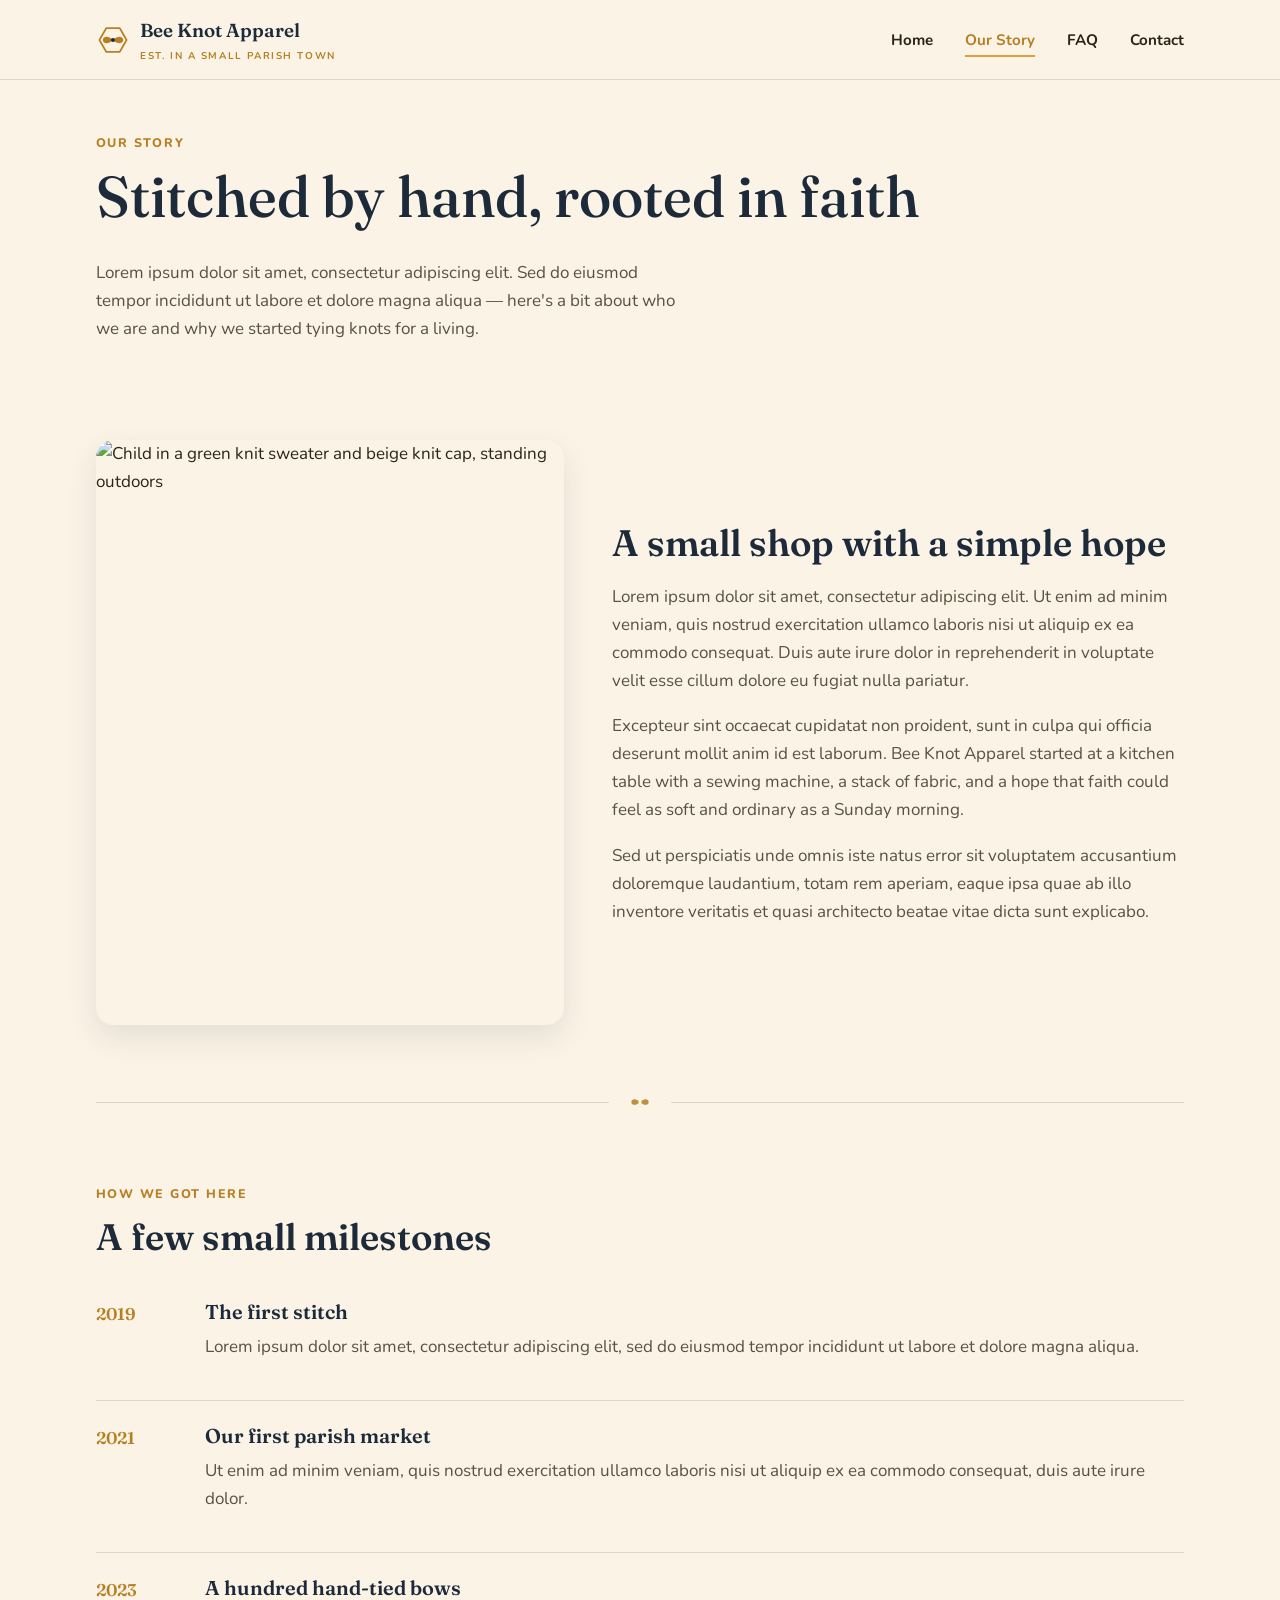
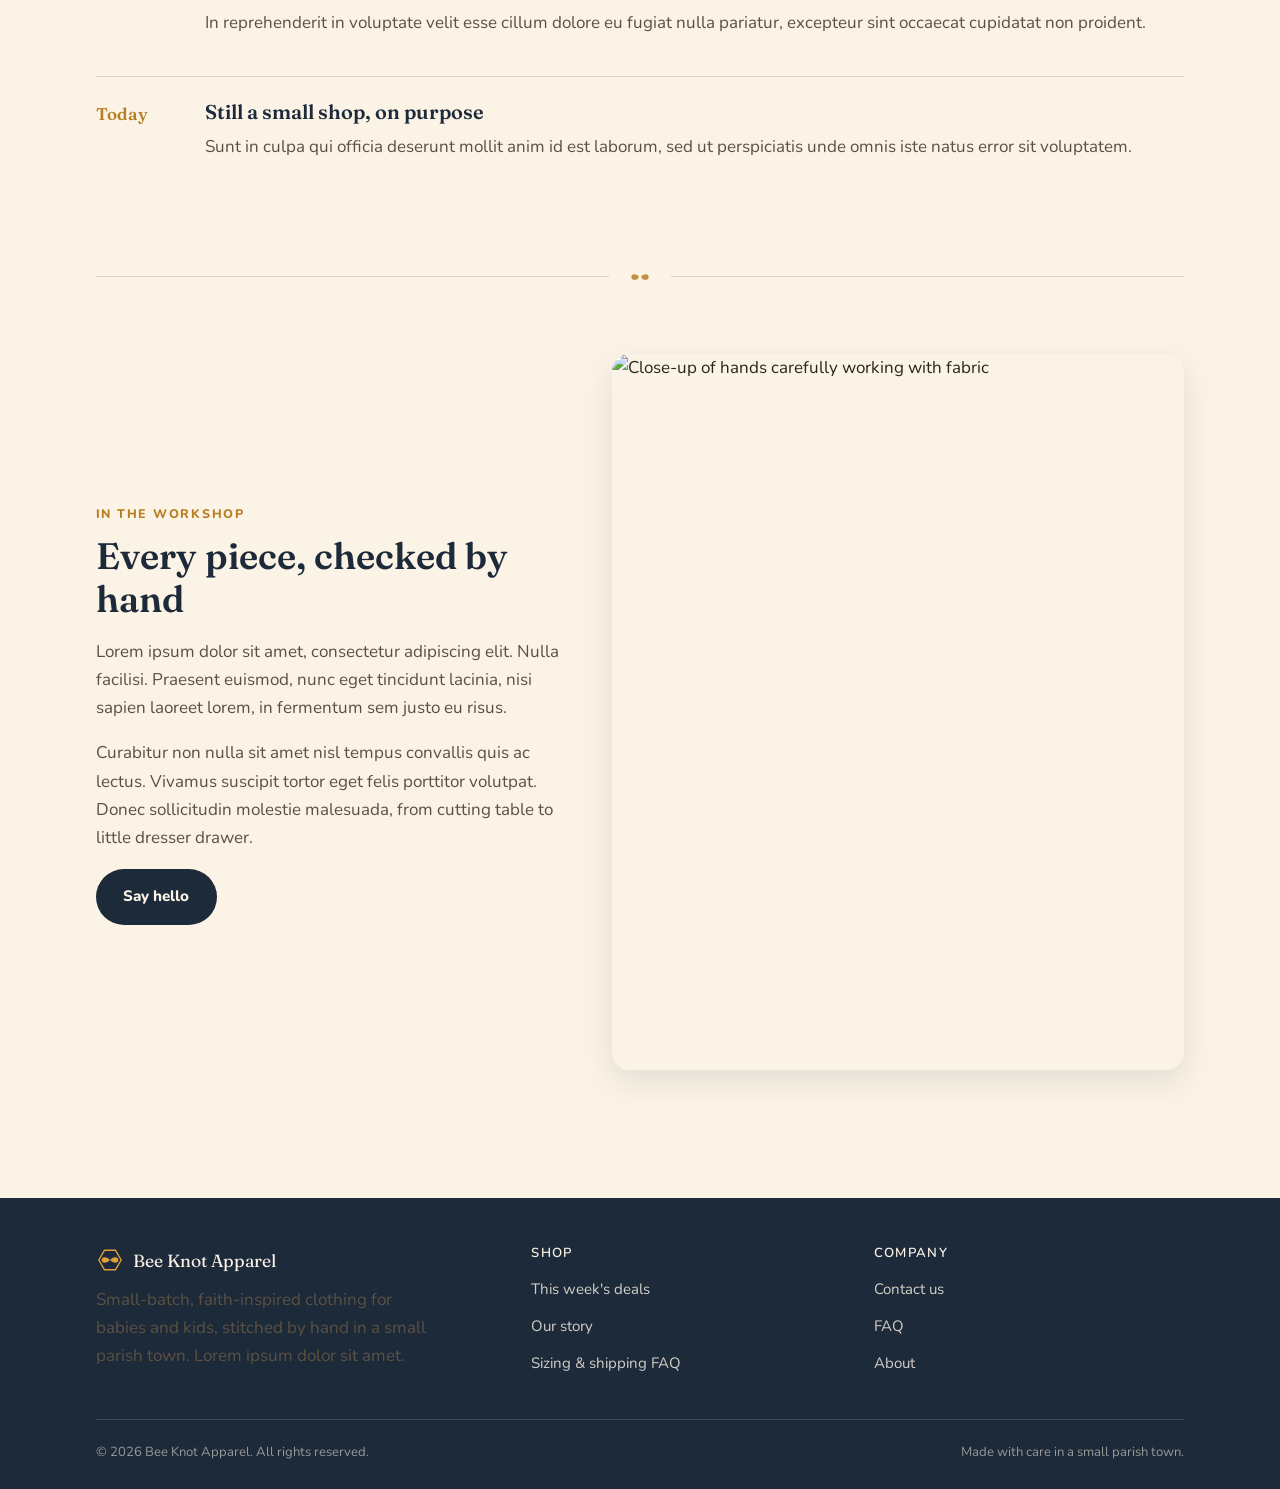
==== about.html @ 1fef771f "Add files via upload" ====
<!doctype html>
<html lang="en">
<head>
<meta charset="UTF-8">
<meta name="viewport" content="width=device-width, initial-scale=1.0">
<title>Our Story — Bee Knot Apparel</title>
<meta name="description" content="The story behind Bee Knot Apparel, a small local shop stitching faith-inspired clothing for babies and kids.">
<link rel="preconnect" href="https://fonts.googleapis.com">
<link rel="preconnect" href="https://fonts.gstatic.com" crossorigin>
<link href="https://fonts.googleapis.com/css2?family=Fraunces:opsz,wght@9..144,500;9..144,600&family=Nunito:wght@400;700;800&display=swap" rel="stylesheet">
<link rel="stylesheet" href="assets/style.css">
</head>
<body>

<header class="site-header">
  <nav class="nav">
    <a href="index.html" class="brand">
      <svg viewBox="0 0 40 40" fill="none" xmlns="http://www.w3.org/2000/svg" aria-hidden="true">
        <path d="M36 20 L28 6.14 L12 6.14 L4 20 L12 33.86 L28 33.86 Z" stroke="currentColor" stroke-width="2" stroke-linejoin="round"/>
        <path d="M20 20 C14 14 8 16 8 20 C8 24 14 26 20 20 Z" fill="currentColor"/>
        <path d="M20 20 C26 14 32 16 32 20 C32 24 26 26 20 20 Z" fill="currentColor"/>
        <circle cx="20" cy="20" r="2.4" fill="var(--marian-deep)"/>
      </svg>
      <span>Bee Knot Apparel<span class="sub">Est. in a small parish town</span></span>
    </a>
    <button class="nav-toggle" aria-label="Toggle menu" aria-expanded="false">
      <svg viewBox="0 0 24 24" fill="none" xmlns="http://www.w3.org/2000/svg"><path d="M3 6h18M3 12h18M3 18h18" stroke="currentColor" stroke-width="2" stroke-linecap="round"/></svg>
    </button>
    <ul class="nav-links">
      <li><a href="index.html">Home</a></li>
      <li><a href="about.html" aria-current="page">Our Story</a></li>
      <li><a href="faq.html">FAQ</a></li>
      <li><a href="contact.html">Contact</a></li>
    </ul>
  </nav>
</header>

<main>

  <section class="page-hero">
    <div class="wrap">
      <p class="eyebrow">Our story</p>
      <h1>Stitched by hand, rooted in faith</h1>
      <p class="lede">Lorem ipsum dolor sit amet, consectetur adipiscing elit. Sed do eiusmod tempor incididunt ut labore et dolore magna aliqua — here's a bit about who we are and why we started tying knots for a living.</p>
    </div>
  </section>

  <section>
    <div class="wrap about-hero">
      <img src="https://images.pexels.com/photos/14690667/pexels-photo-14690667.jpeg?auto=compress&cs=tinysrgb&w=900" alt="Child in a green knit sweater and beige knit cap, standing outdoors" loading="lazy">
      <div>
        <h2>A small shop with a simple hope</h2>
        <p>Lorem ipsum dolor sit amet, consectetur adipiscing elit. Ut enim ad minim veniam, quis nostrud exercitation ullamco laboris nisi ut aliquip ex ea commodo consequat. Duis aute irure dolor in reprehenderit in voluptate velit esse cillum dolore eu fugiat nulla pariatur.</p>
        <p>Excepteur sint occaecat cupidatat non proident, sunt in culpa qui officia deserunt mollit anim id est laborum. Bee Knot Apparel started at a kitchen table with a sewing machine, a stack of fabric, and a hope that faith could feel as soft and ordinary as a Sunday morning.</p>
        <p>Sed ut perspiciatis unde omnis iste natus error sit voluptatem accusantium doloremque laudantium, totam rem aperiam, eaque ipsa quae ab illo inventore veritatis et quasi architecto beatae vitae dicta sunt explicabo.</p>
      </div>
    </div>
  </section>

  <div class="knot-divider" aria-hidden="true">
    <svg viewBox="0 0 24 24" fill="none" xmlns="http://www.w3.org/2000/svg">
      <path d="M12 12 C8 8 4 9 4 12 C4 15 8 16 12 12 Z" fill="currentColor"/>
      <path d="M12 12 C16 8 20 9 20 12 C20 15 16 16 12 12 Z" fill="currentColor"/>
      <circle cx="12" cy="12" r="1.6" fill="var(--cream)"/>
    </svg>
  </div>

  <section>
    <div class="wrap">
      <div class="section-head">
        <p class="eyebrow">How we got here</p>
        <h2>A few small milestones</h2>
      </div>
      <div class="timeline">
        <div class="timeline-item">
          <div class="yr">2019</div>
          <div>
            <h3>The first stitch</h3>
            <p>Lorem ipsum dolor sit amet, consectetur adipiscing elit, sed do eiusmod tempor incididunt ut labore et dolore magna aliqua.</p>
          </div>
        </div>
        <div class="timeline-item">
          <div class="yr">2021</div>
          <div>
            <h3>Our first parish market</h3>
            <p>Ut enim ad minim veniam, quis nostrud exercitation ullamco laboris nisi ut aliquip ex ea commodo consequat, duis aute irure dolor.</p>
          </div>
        </div>
        <div class="timeline-item">
          <div class="yr">2023</div>
          <div>
            <h3>A hundred hand-tied bows</h3>
            <p>In reprehenderit in voluptate velit esse cillum dolore eu fugiat nulla pariatur, excepteur sint occaecat cupidatat non proident.</p>
          </div>
        </div>
        <div class="timeline-item">
          <div class="yr">Today</div>
          <div>
            <h3>Still a small shop, on purpose</h3>
            <p>Sunt in culpa qui officia deserunt mollit anim id est laborum, sed ut perspiciatis unde omnis iste natus error sit voluptatem.</p>
          </div>
        </div>
      </div>
    </div>
  </section>

  <div class="knot-divider" aria-hidden="true">
    <svg viewBox="0 0 24 24" fill="none" xmlns="http://www.w3.org/2000/svg">
      <path d="M12 12 C8 8 4 9 4 12 C4 15 8 16 12 12 Z" fill="currentColor"/>
      <path d="M12 12 C16 8 20 9 20 12 C20 15 16 16 12 12 Z" fill="currentColor"/>
      <circle cx="12" cy="12" r="1.6" fill="var(--cream)"/>
    </svg>
  </div>

  <section>
    <div class="wrap about-hero">
      <div>
        <p class="eyebrow">In the workshop</p>
        <h2>Every piece, checked by hand</h2>
        <p>Lorem ipsum dolor sit amet, consectetur adipiscing elit. Nulla facilisi. Praesent euismod, nunc eget tincidunt lacinia, nisi sapien laoreet lorem, in fermentum sem justo eu risus.</p>
        <p>Curabitur non nulla sit amet nisl tempus convallis quis ac lectus. Vivamus suscipit tortor eget felis porttitor volutpat. Donec sollicitudin molestie malesuada, from cutting table to little dresser drawer.</p>
        <a href="contact.html" class="btn btn-primary">Say hello</a>
      </div>
      <img src="https://images.pexels.com/photos/10474485/pexels-photo-10474485.jpeg?auto=compress&cs=tinysrgb&w=900" alt="Close-up of hands carefully working with fabric" loading="lazy">
    </div>
  </section>

</main>

<footer class="site-footer">
  <div class="wrap">
    <div class="footer-grid">
      <div>
        <div class="footer-brand">
          <svg viewBox="0 0 40 40" fill="none" xmlns="http://www.w3.org/2000/svg" aria-hidden="true">
            <path d="M36 20 L28 6.14 L12 6.14 L4 20 L12 33.86 L28 33.86 Z" stroke="currentColor" stroke-width="2" stroke-linejoin="round"/>
            <path d="M20 20 C14 14 8 16 8 20 C8 24 14 26 20 20 Z" fill="currentColor"/>
            <path d="M20 20 C26 14 32 16 32 20 C32 24 26 26 20 20 Z" fill="currentColor"/>
          </svg>
          Bee Knot Apparel
        </div>
        <p style="max-width: 34ch;">Small-batch, faith-inspired clothing for babies and kids, stitched by hand in a small parish town. Lorem ipsum dolor sit amet.</p>
      </div>
      <div class="footer-col">
        <h4>Shop</h4>
        <ul>
          <li><a href="index.html#deals">This week's deals</a></li>
          <li><a href="about.html">Our story</a></li>
          <li><a href="faq.html">Sizing &amp; shipping FAQ</a></li>
        </ul>
      </div>
      <div class="footer-col">
        <h4>Company</h4>
        <ul>
          <li><a href="contact.html">Contact us</a></li>
          <li><a href="faq.html">FAQ</a></li>
          <li><a href="about.html">About</a></li>
        </ul>
      </div>
    </div>
    <div class="footer-bottom">
      <span>© 2026 Bee Knot Apparel. All rights reserved.</span>
      <span>Made with care in a small parish town.</span>
    </div>
  </div>
</footer>

<script src="assets/main.js"></script>
</body>
</html>
---- assets/style.css ----
/* =========================================================
   Bee Knot Apparel — design tokens
   ========================================================= */
:root {
  --cream:        #FBF3E6;
  --cream-deep:   #F3E7D3;
  --honey:        #DFA13B;
  --honey-deep:   #B87F22;
  --marian:       #2E4057;
  --marian-deep:  #1D2A3A;
  --blush:        #E9C6B9;
  --ink:          #2B2418;
  --ink-soft:     #5B5142;
  --line:         rgba(43, 36, 24, 0.14);
  --shadow:       0 12px 30px rgba(29, 42, 58, 0.10);

  --display: "Fraunces", "Iowan Old Style", Georgia, serif;
  --body:    "Nunito", "Segoe UI", sans-serif;

  --radius: 18px;
  --radius-sm: 10px;
  --max-w: 1140px;
}

* { box-sizing: border-box; }
html { scroll-behavior: smooth; }

body {
  margin: 0;
  background: var(--cream);
  color: var(--ink);
  font-family: var(--body);
  font-size: 17px;
  line-height: 1.65;
  -webkit-font-smoothing: antialiased;
}

img { max-width: 100%; display: block; }

a { color: inherit; }

h1, h2, h3, h4 {
  font-family: var(--display);
  font-weight: 600;
  color: var(--marian-deep);
  line-height: 1.15;
  margin: 0 0 0.5em;
}

h1 { font-size: clamp(2.4rem, 5vw, 3.6rem); font-weight: 500; }
h2 { font-size: clamp(1.7rem, 3vw, 2.3rem); }
h3 { font-size: 1.25rem; }

p { margin: 0 0 1em; color: var(--ink-soft); }

.eyebrow {
  display: inline-flex;
  align-items: center;
  gap: 0.5em;
  font-family: var(--body);
  font-weight: 800;
  font-size: 0.78rem;
  letter-spacing: 0.14em;
  text-transform: uppercase;
  color: var(--honey-deep);
  margin-bottom: 0.9em;
}

.wrap {
  max-width: var(--max-w);
  margin: 0 auto;
  padding: 0 1.6rem;
}

/* Reduced motion */
@media (prefers-reduced-motion: reduce) {
  html { scroll-behavior: auto; }
  * { animation-duration: 0.001ms !important; transition-duration: 0.001ms !important; }
}

/* =========================================================
   Knot divider — the signature element.
   A small interlocking loop, standing in for a hairline rule.
   Used between sections instead of a plain <hr>.
   ========================================================= */
.knot-divider {
  display: flex;
  align-items: center;
  gap: 1.1rem;
  margin: 0 auto;
  max-width: var(--max-w);
  padding: 0 1.6rem;
}
.knot-divider::before,
.knot-divider::after {
  content: "";
  flex: 1;
  height: 1px;
  background: var(--line);
}
.knot-divider svg { flex: none; width: 26px; height: 26px; color: var(--honey-deep); opacity: 0.85; }

/* =========================================================
   Header / nav
   ========================================================= */
.site-header {
  position: sticky;
  top: 0;
  z-index: 40;
  background: rgba(251, 243, 230, 0.92);
  backdrop-filter: saturate(160%) blur(6px);
  border-bottom: 1px solid var(--line);
}
.nav {
  display: flex;
  align-items: center;
  justify-content: space-between;
  padding: 0.95rem 1.6rem;
  max-width: var(--max-w);
  margin: 0 auto;
}
.brand {
  display: flex;
  align-items: center;
  gap: 0.65rem;
  text-decoration: none;
  font-family: var(--display);
  font-weight: 600;
  font-size: 1.18rem;
  color: var(--marian-deep);
}
.brand svg { width: 34px; height: 34px; color: var(--honey-deep); }
.brand .sub {
  display: block;
  font-family: var(--body);
  font-weight: 700;
  font-size: 0.62rem;
  letter-spacing: 0.16em;
  text-transform: uppercase;
  color: var(--honey-deep);
  margin-top: 0.1rem;
}

.nav-links {
  display: flex;
  align-items: center;
  gap: 2rem;
  list-style: none;
  margin: 0;
  padding: 0;
}
.nav-links a {
  text-decoration: none;
  font-weight: 700;
  font-size: 0.95rem;
  color: var(--ink);
  position: relative;
  padding: 0.3rem 0;
}
.nav-links a::after {
  content: "";
  position: absolute;
  left: 0; right: 100%;
  bottom: -2px;
  height: 2px;
  background: var(--honey);
  transition: right 0.2s ease;
}
.nav-links a:hover::after,
.nav-links a[aria-current="page"]::after { right: 0; }
.nav-links a[aria-current="page"] { color: var(--honey-deep); }

.nav-toggle {
  display: none;
  background: none;
  border: 1px solid var(--line);
  border-radius: 8px;
  width: 42px;
  height: 38px;
  align-items: center;
  justify-content: center;
  cursor: pointer;
}
.nav-toggle svg { width: 20px; height: 20px; color: var(--marian-deep); }

@media (max-width: 760px) {
  .nav-toggle { display: inline-flex; }
  .nav-links {
    position: absolute;
    top: 100%; left: 0; right: 0;
    flex-direction: column;
    align-items: flex-start;
    gap: 0;
    background: var(--cream);
    border-bottom: 1px solid var(--line);
    box-shadow: var(--shadow);
    max-height: 0;
    overflow: hidden;
    transition: max-height 0.25s ease;
  }
  .nav-links.open { max-height: 320px; }
  .nav-links li { width: 100%; }
  .nav-links a { display: block; padding: 0.9rem 1.6rem; width: 100%; }
  .nav-links a::after { display: none; }
}

/* =========================================================
   Buttons
   ========================================================= */
.btn {
  display: inline-flex;
  align-items: center;
  gap: 0.5em;
  padding: 0.85rem 1.6rem;
  border-radius: 999px;
  font-weight: 800;
  font-size: 0.95rem;
  text-decoration: none;
  border: 2px solid transparent;
  cursor: pointer;
  transition: transform 0.15s ease, background 0.15s ease, color 0.15s ease, border-color .15s ease;
}
.btn:hover { transform: translateY(-1px); }
.btn-primary { background: var(--marian-deep); color: var(--cream); }
.btn-primary:hover { background: var(--marian); }
.btn-ghost { background: transparent; border-color: var(--marian-deep); color: var(--marian-deep); }
.btn-ghost:hover { background: var(--marian-deep); color: var(--cream); }

/* =========================================================
   Hero
   ========================================================= */
.hero {
  position: relative;
  overflow: hidden;
  padding: 4.6rem 0 3.8rem;
}
.hero-grid {
  display: grid;
  grid-template-columns: 1.1fr 0.9fr;
  gap: 3rem;
  align-items: center;
}
.hero-comb {
  position: absolute;
  inset: 0;
  z-index: 0;
  opacity: 0.5;
  pointer-events: none;
}
.hero .wrap { position: relative; z-index: 1; }
.hero p.lede { font-size: 1.12rem; max-width: 46ch; }
.hero-actions { display: flex; gap: 1rem; flex-wrap: wrap; margin-top: 1.6rem; }

.hero-art {
  position: relative;
  border-radius: var(--radius);
  overflow: hidden;
  box-shadow: var(--shadow);
  aspect-ratio: 4/5;
}
.hero-art img { width: 100%; height: 100%; object-fit: cover; }
.hero-art .tag {
  position: absolute;
  left: 1rem; bottom: 1rem;
  background: var(--cream);
  border-radius: 999px;
  padding: 0.5rem 1rem;
  font-weight: 800;
  font-size: 0.82rem;
  display: flex;
  align-items: center;
  gap: 0.5rem;
  box-shadow: var(--shadow);
}
.hero-art .tag svg { width: 16px; height: 16px; color: var(--honey-deep); }

@media (max-width: 860px) {
  .hero-grid { grid-template-columns: 1fr; }
  .hero-art { order: -1; max-width: 380px; }
}

/* =========================================================
   Sections
   ========================================================= */
section { padding: 4rem 0; }
.section-head { max-width: 62ch; margin-bottom: 2.6rem; }
.section-head.center { margin-left: auto; margin-right: auto; text-align: center; }

/* Deals grid */
.deal-grid {
  display: grid;
  grid-template-columns: repeat(3, 1fr);
  gap: 1.6rem;
}
@media (max-width: 900px) { .deal-grid { grid-template-columns: repeat(2, 1fr); } }
@media (max-width: 600px) { .deal-grid { grid-template-columns: 1fr; } }

.deal-card {
  background: #fff;
  border-radius: var(--radius);
  overflow: hidden;
  box-shadow: var(--shadow);
  display: flex;
  flex-direction: column;
  border: 1px solid var(--line);
}
.deal-media {
  aspect-ratio: 4/3;
  background: linear-gradient(135deg, var(--cream-deep), var(--blush));
  position: relative;
  display: flex;
  align-items: center;
  justify-content: center;
}
.deal-media svg { width: 64px; height: 64px; color: rgba(46,64,87,0.35); }
.deal-badge {
  position: absolute;
  top: 0.85rem; left: 0.85rem;
  background: var(--honey-deep);
  color: var(--cream);
  font-weight: 800;
  font-size: 0.72rem;
  letter-spacing: 0.04em;
  padding: 0.35rem 0.7rem;
  border-radius: 999px;
}
.deal-body { padding: 1.3rem 1.4rem 1.5rem; display: flex; flex-direction: column; gap: 0.5rem; flex: 1; }
.deal-price { display: flex; align-items: baseline; gap: 0.6rem; margin-top: auto; padding-top: 0.6rem; }
.deal-price .now { font-family: var(--display); font-size: 1.3rem; color: var(--marian-deep); font-weight: 600; }
.deal-price .was { text-decoration: line-through; color: var(--ink-soft); opacity: 0.7; font-size: 0.9rem; }

/* Values / trio */
.trio {
  display: grid;
  grid-template-columns: repeat(3, 1fr);
  gap: 1.8rem;
}
@media (max-width: 760px) { .trio { grid-template-columns: 1fr; } }
.trio-item svg { width: 30px; height: 30px; color: var(--honey-deep); margin-bottom: 0.8rem; }

/* Banner / CTA strip */
.cta-strip {
  background: var(--marian-deep);
  color: var(--cream);
  border-radius: var(--radius);
  padding: 2.6rem;
  display: flex;
  align-items: center;
  justify-content: space-between;
  gap: 1.6rem;
  flex-wrap: wrap;
}
.cta-strip h3 { color: var(--cream); margin-bottom: 0.3rem; }
.cta-strip p { color: rgba(251,243,230,0.75); margin: 0; }
.cta-strip .btn-primary { background: var(--honey); color: var(--marian-deep); }
.cta-strip .btn-primary:hover { background: var(--honey-deep); color: var(--cream); }

/* About page */
.about-hero {
  display: grid;
  grid-template-columns: 0.9fr 1.1fr;
  gap: 3rem;
  align-items: center;
}
@media (max-width: 860px) { .about-hero { grid-template-columns: 1fr; } }
.about-hero img { border-radius: var(--radius); box-shadow: var(--shadow); aspect-ratio: 4/5; object-fit: cover; }

.timeline { display: grid; gap: 1.4rem; }
.timeline-item {
  display: grid;
  grid-template-columns: 90px 1fr;
  gap: 1.2rem;
  padding-bottom: 1.4rem;
  border-bottom: 1px solid var(--line);
}
.timeline-item:last-child { border-bottom: none; }
.timeline-item .yr { font-family: var(--display); font-weight: 600; color: var(--honey-deep); }

/* Contact page */
.contact-grid {
  display: grid;
  grid-template-columns: 1fr 1.1fr;
  gap: 2.6rem;
  align-items: start;
}
@media (max-width: 860px) { .contact-grid { grid-template-columns: 1fr; } }

.info-card {
  background: #fff;
  border: 1px solid var(--line);
  border-radius: var(--radius);
  padding: 1.6rem;
  margin-bottom: 1.1rem;
  display: flex;
  gap: 1rem;
}
.info-card svg { width: 22px; height: 22px; color: var(--honey-deep); flex: none; margin-top: 0.15rem; }
.info-card h3 { margin-bottom: 0.2rem; font-size: 1.05rem; }
.info-card p { margin: 0; }

form.contact-form {
  background: #fff;
  border: 1px solid var(--line);
  border-radius: var(--radius);
  padding: 2rem;
  box-shadow: var(--shadow);
  display: grid;
  gap: 1.1rem;
}
.field { display: grid; gap: 0.4rem; }
.field label { font-weight: 800; font-size: 0.85rem; color: var(--marian-deep); }
.field input, .field select, .field textarea {
  font-family: var(--body);
  font-size: 1rem;
  padding: 0.75rem 0.9rem;
  border: 1.5px solid var(--line);
  border-radius: var(--radius-sm);
  background: var(--cream);
  color: var(--ink);
}
.field input:focus, .field select:focus, .field textarea:focus {
  outline: none;
  border-color: var(--honey-deep);
  box-shadow: 0 0 0 3px rgba(223,161,59,0.25);
}
.field-row { display: grid; grid-template-columns: 1fr 1fr; gap: 1.1rem; }
@media (max-width: 520px) { .field-row { grid-template-columns: 1fr; } }
.form-note { font-size: 0.85rem; color: var(--ink-soft); margin: 0; }
.form-success {
  display: none;
  background: var(--cream-deep);
  border: 1.5px solid var(--honey);
  border-radius: var(--radius-sm);
  padding: 1rem 1.2rem;
  font-weight: 700;
  color: var(--marian-deep);
}
.form-success.show { display: block; }

/* FAQ */
.faq-list { display: grid; gap: 0.9rem; max-width: 780px; }
.faq-item {
  background: #fff;
  border: 1px solid var(--line);
  border-radius: var(--radius-sm);
  overflow: hidden;
}
.faq-q {
  width: 100%;
  text-align: left;
  background: none;
  border: none;
  cursor: pointer;
  padding: 1.1rem 1.3rem;
  display: flex;
  align-items: center;
  justify-content: space-between;
  gap: 1rem;
  font-family: var(--display);
  font-weight: 600;
  font-size: 1.02rem;
  color: var(--marian-deep);
}
.faq-q svg { width: 18px; height: 18px; flex: none; color: var(--honey-deep); transition: transform 0.2s ease; }
.faq-item[data-open="true"] .faq-q svg { transform: rotate(45deg); }
.faq-a {
  max-height: 0;
  overflow: hidden;
  transition: max-height 0.25s ease;
  padding: 0 1.3rem;
}
.faq-item[data-open="true"] .faq-a { max-height: 400px; padding: 0 1.3rem 1.3rem; }
.faq-a p { margin: 0; }

.faq-groups { display: grid; gap: 2.4rem; }

/* =========================================================
   Footer
   ========================================================= */
.site-footer {
  background: var(--marian-deep);
  color: rgba(251,243,230,0.82);
  padding: 3rem 0 1.6rem;
  margin-top: 4rem;
}
.footer-grid {
  display: grid;
  grid-template-columns: 1.3fr 1fr 1fr;
  gap: 2rem;
  padding-bottom: 2rem;
}
@media (max-width: 700px) { .footer-grid { grid-template-columns: 1fr; } }
.footer-brand { display: flex; align-items: center; gap: 0.6rem; font-family: var(--display); color: var(--cream); font-size: 1.1rem; margin-bottom: 0.7rem; }
.footer-brand svg { width: 28px; height: 28px; color: var(--honey); }
.footer-col h4 { color: var(--cream); font-family: var(--body); font-size: 0.82rem; letter-spacing: 0.1em; text-transform: uppercase; margin-bottom: 0.9rem; }
.footer-col ul { list-style: none; margin: 0; padding: 0; display: grid; gap: 0.55rem; }
.footer-col a { text-decoration: none; font-size: 0.94rem; }
.footer-col a:hover { color: var(--honey); }
.footer-bottom {
  border-top: 1px solid rgba(251,243,230,0.15);
  padding-top: 1.4rem;
  display: flex;
  justify-content: space-between;
  flex-wrap: wrap;
  gap: 0.6rem;
  font-size: 0.82rem;
  color: rgba(251,243,230,0.55);
}

/* Page hero (interior pages) */
.page-hero { padding: 3rem 0 1rem; }
.page-hero .eyebrow { margin-bottom: 0.6rem; }
.page-hero p.lede { max-width: 60ch; }
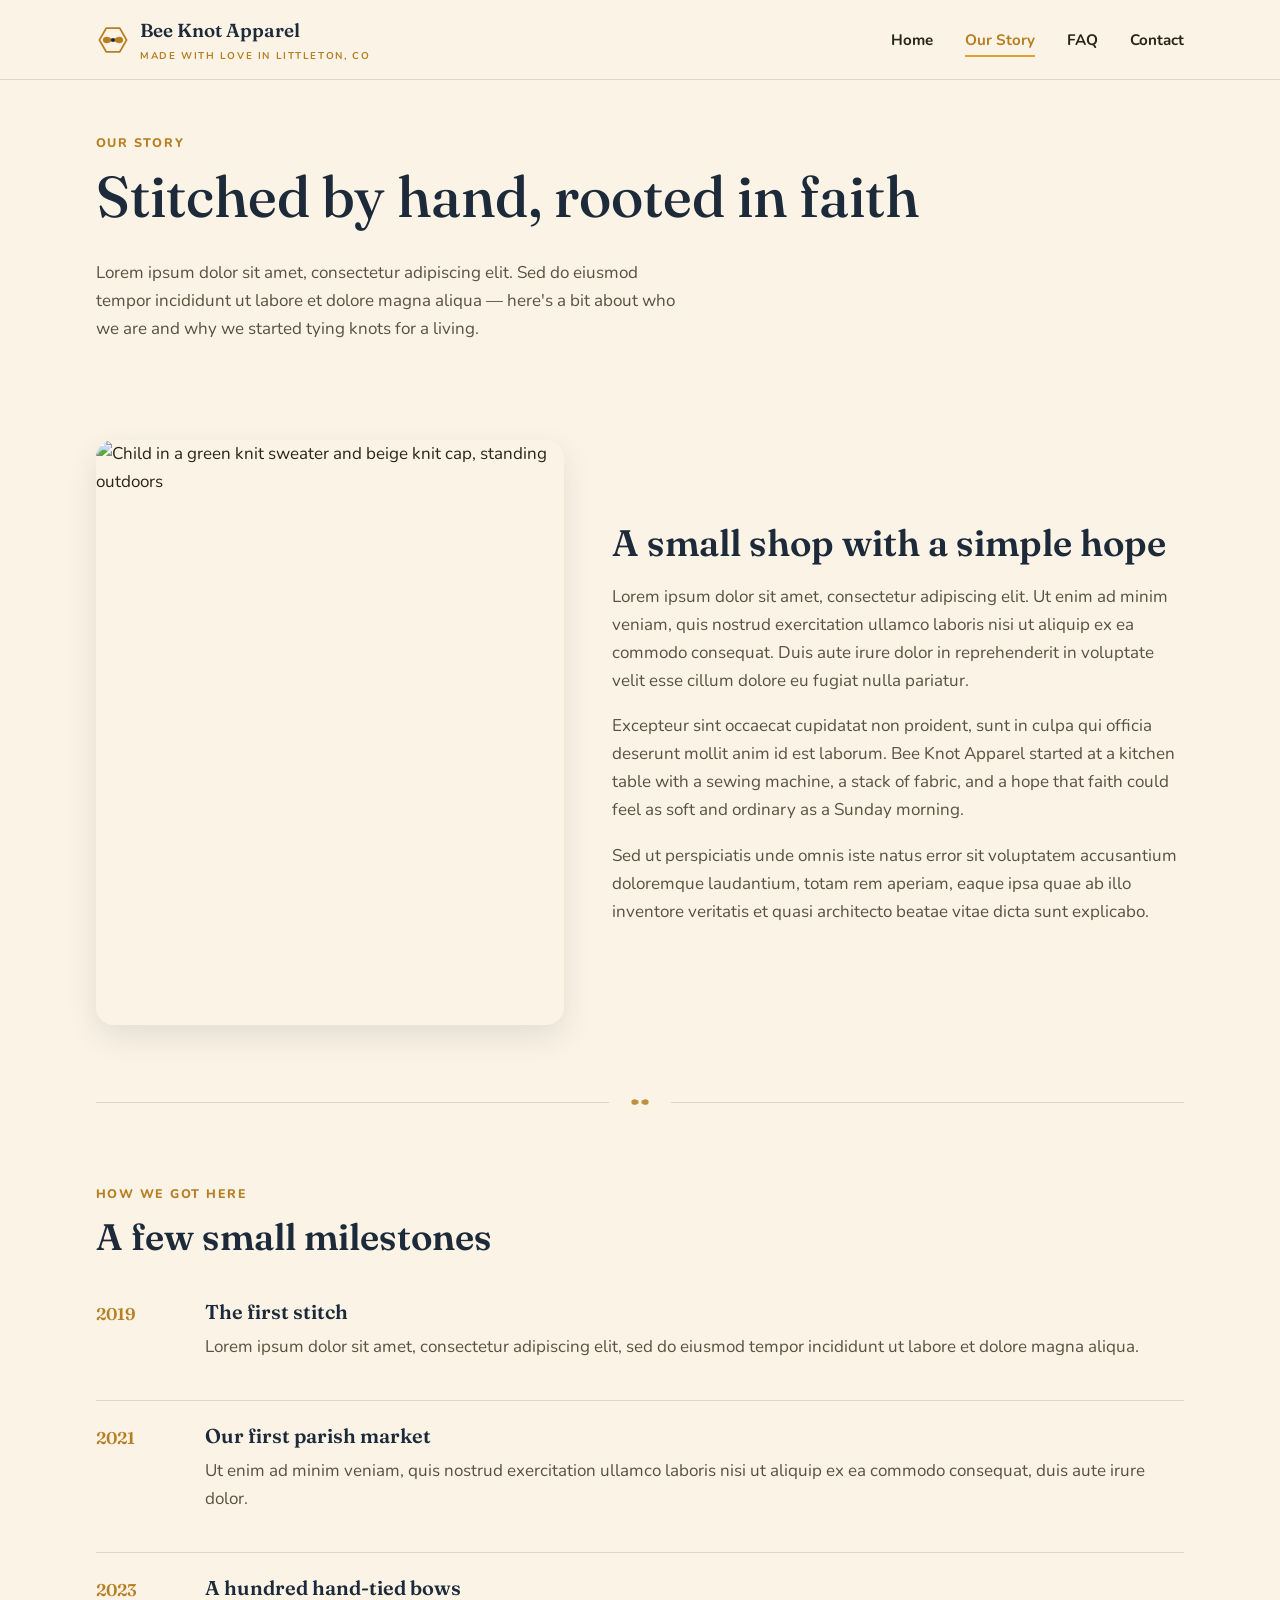
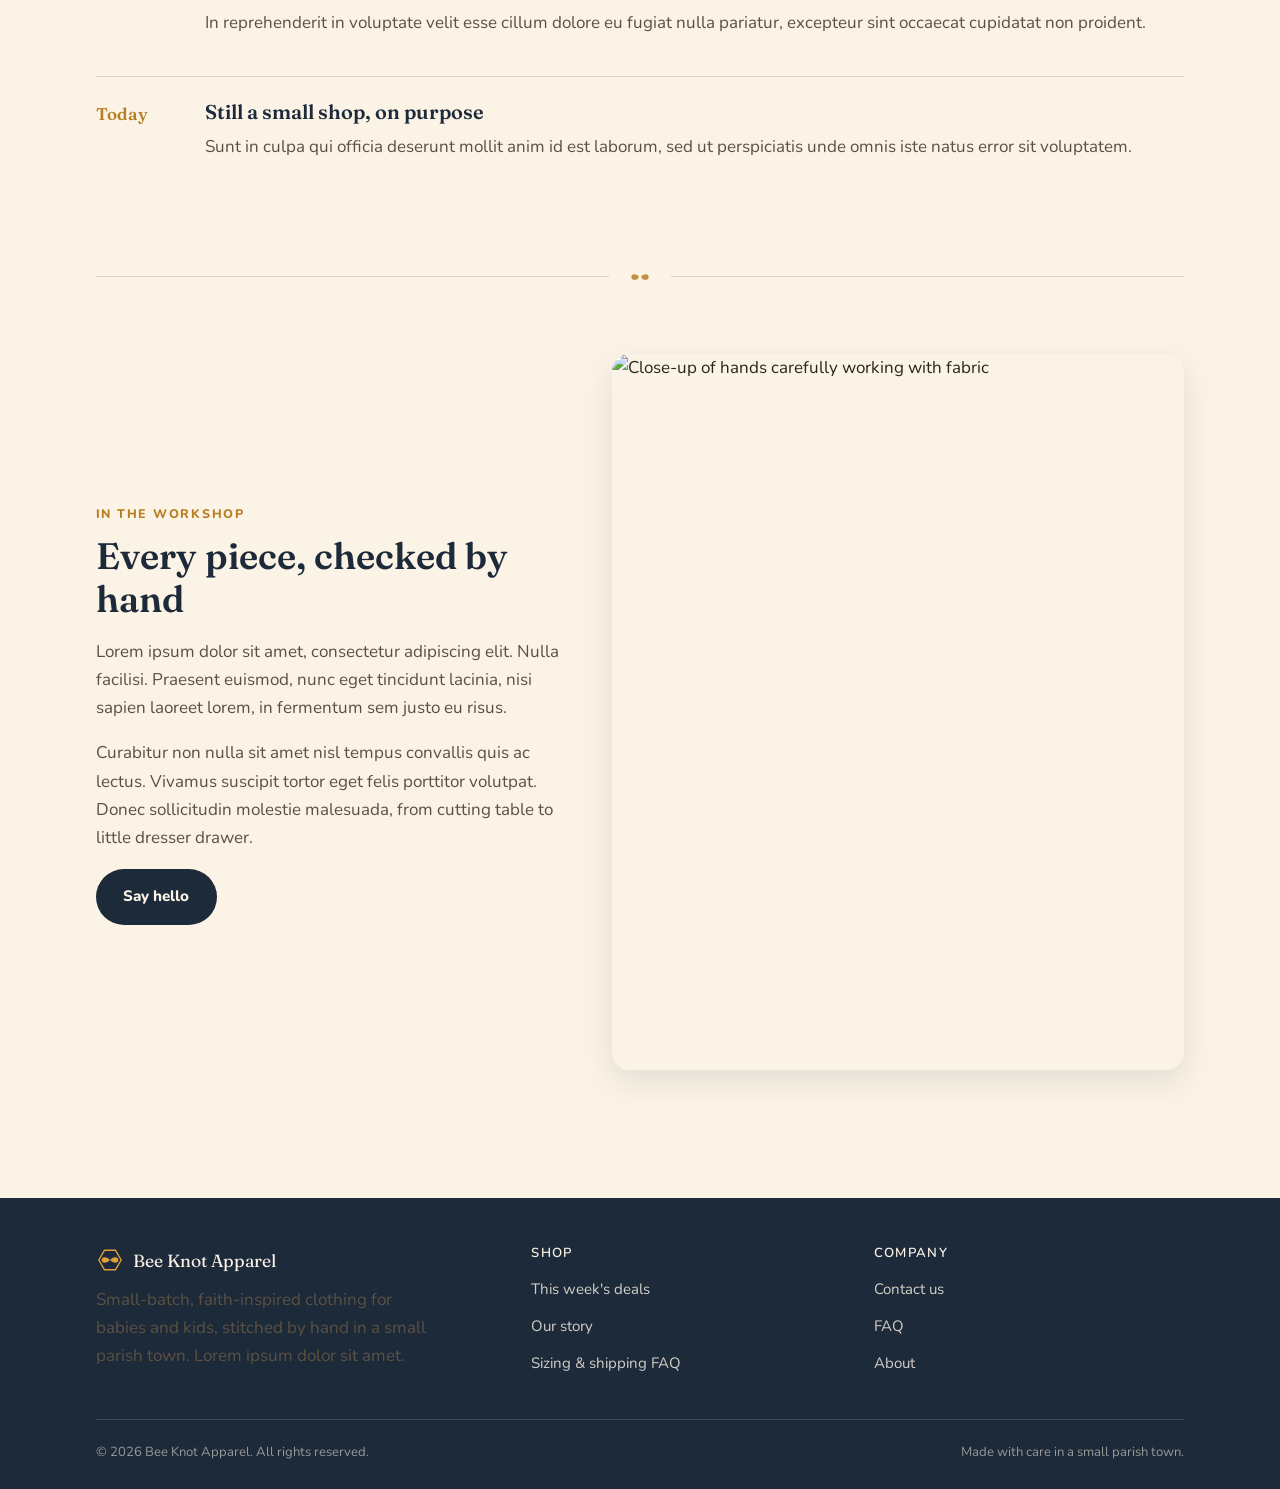
==== commit c06d0227: "Update tagline to "Made with love in Littleton, CO" Co-Authored-By: Claude Fable 5 <noreply@anthropi" ====
--- a/about.html
+++ b/about.html
@@ -21,7 +21,7 @@
         <path d="M20 20 C26 14 32 16 32 20 C32 24 26 26 20 20 Z" fill="currentColor"/>
         <circle cx="20" cy="20" r="2.4" fill="var(--marian-deep)"/>
       </svg>
-      <span>Bee Knot Apparel<span class="sub">Est. in a small parish town</span></span>
+      <span>Bee Knot Apparel<span class="sub">Made with love in Littleton, CO</span></span>
     </a>
     <button class="nav-toggle" aria-label="Toggle menu" aria-expanded="false">
       <svg viewBox="0 0 24 24" fill="none" xmlns="http://www.w3.org/2000/svg"><path d="M3 6h18M3 12h18M3 18h18" stroke="currentColor" stroke-width="2" stroke-linecap="round"/></svg>
